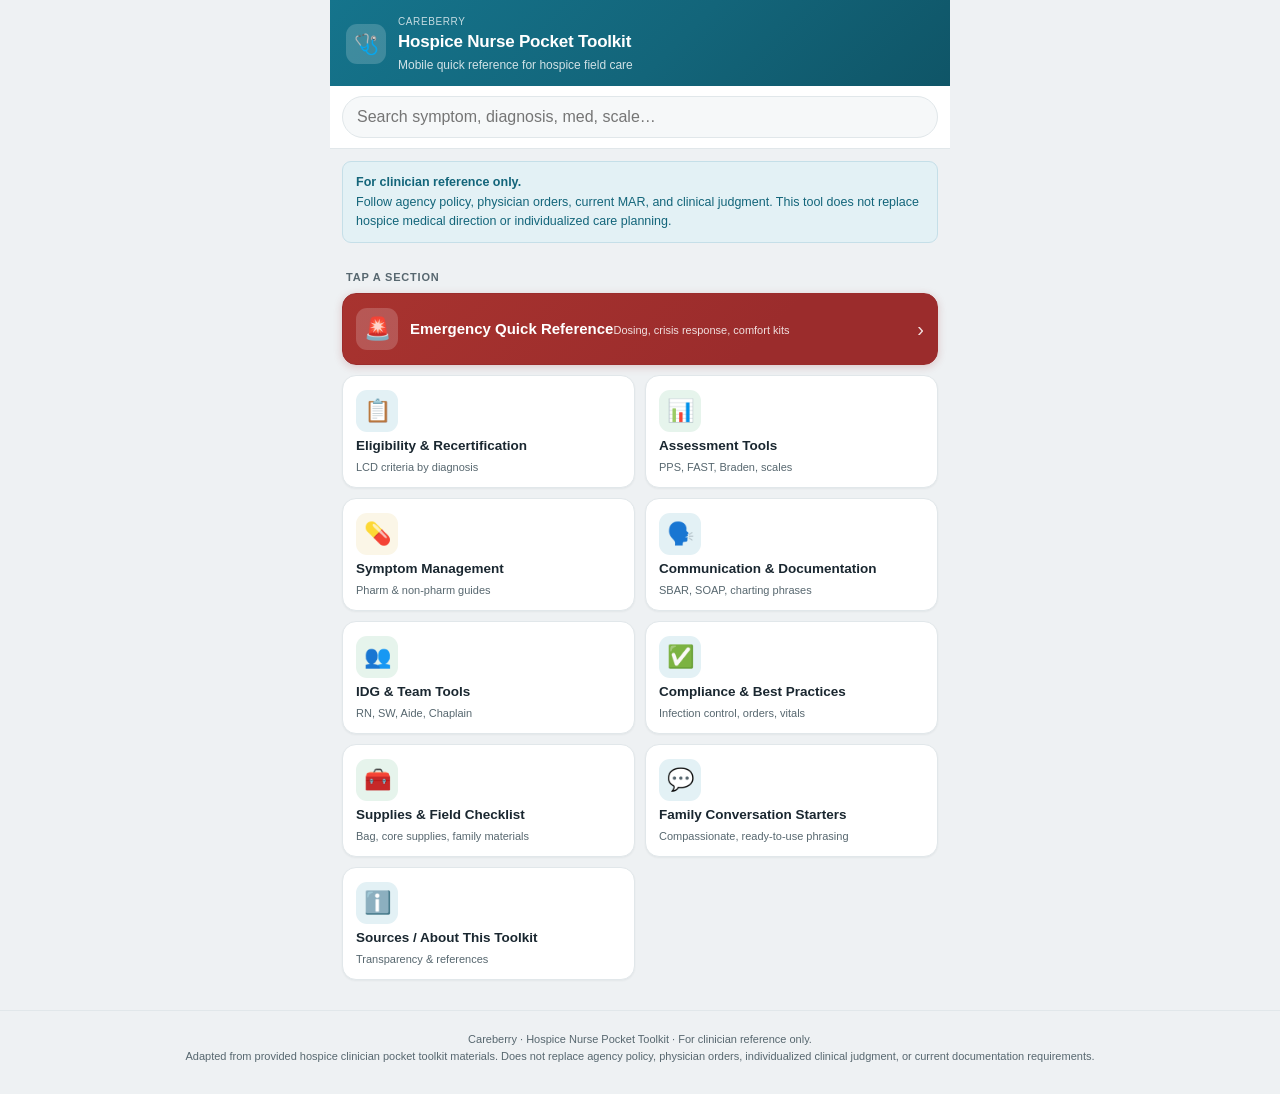
==== hospice-nurse-toolkit/index.html @ 83b6207c "Session 2: build mobile-first Hospice Nurse Pocket Toolkit page - hospice-nurse-toolkit/index.html: " ====
<!DOCTYPE html>
<html lang="en">
<head>
  <meta charset="UTF-8">
  <meta name="viewport" content="width=device-width, initial-scale=1.0, viewport-fit=cover">
  <meta http-equiv="X-UA-Compatible" content="IE=edge">

  <title>Hospice Nurse Pocket Toolkit | Careberry</title>
  <meta name="description" content="A mobile-friendly hospice nurse quick-reference guide for eligibility, assessment tools, symptom management, communication, documentation, IDG preparation, and field checklists.">
  <meta name="theme-color" content="#13657a">

  <!-- Social preview (optional, no external assets) -->
  <meta property="og:title" content="Hospice Nurse Pocket Toolkit | Careberry">
  <meta property="og:description" content="Mobile quick reference for hospice field care: eligibility, assessment tools, symptom management, documentation, IDG, and field checklists.">
  <meta property="og:type" content="website">

  <!-- App-like behavior on iOS -->
  <meta name="apple-mobile-web-app-capable" content="yes">
  <meta name="apple-mobile-web-app-status-bar-style" content="default">
  <meta name="apple-mobile-web-app-title" content="Hospice Toolkit">
  <link rel="apple-touch-icon" href="data:image/svg+xml,<svg xmlns='http://www.w3.org/2000/svg' viewBox='0 0 100 100'><rect width='100' height='100' rx='22' fill='%2313657a'/><text y='68' x='50' text-anchor='middle' font-size='52'>🩺</text></svg>">

  <link rel="stylesheet" href="../assets/hospice-toolkit.css">
</head>
<body>
<div id="app">

  <div class="topbar">
    <header class="app-header" id="appHeader">
      <button class="back-btn" id="backBtn" type="button" aria-label="Back to home">←</button>
      <div class="logo-mark" aria-hidden="true">🩺</div>
      <div class="header-text">
        <div class="brand-chip">Careberry</div>
        <h1 id="headerTitle">Hospice Nurse Pocket Toolkit</h1>
        <p class="subtitle" id="headerSub">Mobile quick reference for hospice field care</p>
      </div>
    </header>

    <div class="search-bar">
      <div class="search-wrap">
        <label class="visually-hidden" for="searchInput">Search the toolkit</label>
        <input id="searchInput" type="search" inputmode="search" autocomplete="off"
               placeholder="Search symptom, diagnosis, med, scale…" aria-label="Search the toolkit">
        <button class="clear-btn" id="clearBtn" type="button" aria-label="Clear search">×</button>
      </div>
    </div>
  </div>

  <!-- Live search results (replaces the active view while typing) -->
  <div class="search-results" id="searchResults" role="region" aria-label="Search results" aria-live="polite"></div>

  <!-- HOME -->
  <div class="view active" id="homeView">
    <div class="safety-note">
      <strong>For clinician reference only.</strong>
      Follow agency policy, physician orders, current MAR, and clinical judgment. This tool does not
      replace hospice medical direction or individualized care planning.
    </div>
    <div class="section-label">Tap a section</div>
    <div class="home-grid" id="homeGrid"></div>
  </div>

  <!-- All section views are rendered here from the data file -->
  <div id="sections"></div>

  <footer class="footer">
    Careberry · Hospice Nurse Pocket Toolkit · For clinician reference only.<br>
    Adapted from provided hospice clinician pocket toolkit materials. Does not replace agency policy,
    physician orders, individualized clinical judgment, or current documentation requirements.
  </footer>

  <button class="to-top" id="toTop" type="button" aria-label="Back to top">↑</button>
</div>

<script src="../assets/hospice-toolkit-data.js"></script>
<script src="../assets/hospice-toolkit.js"></script>
</body>
</html>
---- assets/hospice-toolkit.css ----
/*
 * Hospice Nurse Pocket Toolkit — styles
 * Careberry.org · mobile-first, system fonts, no framework.
 * Palette: calm Careberry teal/blue + green accent; muted red reserved for emergency.
 */

:root {
  --primary: #13657a;        /* Careberry teal-blue */
  --primary-light: #1c8aa6;
  --primary-pale: #e3f1f5;
  --accent: #2f855a;         /* calm green */
  --accent-light: #38a169;
  --accent-pale: #e6f4ec;
  --danger: #9b2c2c;         /* muted red — emergency only */
  --danger-pale: #fbeceb;
  --warning: #8a6d1a;
  --warning-pale: #fbf6e7;
  --text: #1a2730;
  --text-muted: #57676f;
  --border: #e1e7ea;
  --surface: #f6f8f9;        /* soft off-white */
  --white: #ffffff;
  --radius: 14px;
  --radius-sm: 9px;
  --tap: 48px;               /* minimum tap target */
}

* { box-sizing: border-box; -webkit-tap-highlight-color: transparent; }

html { scroll-behavior: smooth; }

body {
  font-family: -apple-system, BlinkMacSystemFont, "Segoe UI", Roboto, Arial, sans-serif;
  background: var(--surface);
  color: var(--text);
  margin: 0;
  padding: 0;
  font-size: 16px;
  line-height: 1.5;
  -webkit-font-smoothing: antialiased;
}

.visually-hidden {
  position: absolute !important;
  width: 1px; height: 1px;
  padding: 0; margin: -1px;
  overflow: hidden; clip: rect(0 0 0 0);
  white-space: nowrap; border: 0;
}

/* ---------- STICKY TOP BAR (header + search) ---------- */
.topbar { position: sticky; top: 0; z-index: 100; }

.app-header {
  background: linear-gradient(135deg, #15748c 0%, var(--primary) 55%, #0f5567 100%);
  color: var(--white);
  padding: 14px 16px 12px;
  display: flex;
  align-items: center;
  gap: 12px;
  box-shadow: 0 1px 0 rgba(0,0,0,0.04);
}
.back-btn {
  display: none;
  background: rgba(255,255,255,0.16);
  border: none;
  color: var(--white);
  font-size: 22px;
  min-width: 40px; height: 40px;
  border-radius: 50%;
  cursor: pointer;
  align-items: center; justify-content: center;
  flex-shrink: 0;
}
.app-header.has-back .back-btn { display: flex; }
.logo-mark {
  width: 40px; height: 40px;
  background: rgba(255,255,255,0.18);
  border-radius: 11px;
  display: flex; align-items: center; justify-content: center;
  font-size: 20px; flex-shrink: 0;
}
.header-text { flex: 1; min-width: 0; }
.app-header h1 {
  font-size: 17px; font-weight: 600; margin: 0;
  letter-spacing: -0.2px;
  white-space: nowrap; overflow: hidden; text-overflow: ellipsis;
}
.app-header .subtitle { font-size: 12px; opacity: 0.8; margin: 1px 0 0; }
.brand-chip { font-size: 10px; opacity: 0.75; letter-spacing: 0.6px; text-transform: uppercase; }

/* ---------- SEARCH ---------- */
.search-bar {
  background: var(--white);
  border-bottom: 1px solid var(--border);
  padding: 10px 12px;
  display: flex; gap: 8px; align-items: center;
}
.search-wrap { position: relative; flex: 1; }
.search-bar input {
  width: 100%;
  padding: 11px 38px 11px 14px;
  border: 1.5px solid var(--border);
  border-radius: 24px;
  font-size: 16px;             /* ≥16px avoids iOS zoom */
  background: var(--surface);
  color: var(--text);
  outline: none;
}
.search-bar input:focus { border-color: var(--primary-light); background: var(--white); }
.clear-btn {
  position: absolute;
  right: 6px; top: 50%; transform: translateY(-50%);
  background: var(--border);
  border: none; color: var(--text-muted);
  width: 26px; height: 26px; border-radius: 50%;
  font-size: 16px; line-height: 1; cursor: pointer;
  display: none; align-items: center; justify-content: center;
}
.clear-btn.show { display: flex; }

/* ---------- SEARCH RESULTS ---------- */
.search-results { display: none; padding: 8px 12px 24px; }
.search-results.show { display: block; }
.results-meta { font-size: 12px; color: var(--text-muted); padding: 8px 4px; }
.result-card {
  background: var(--white);
  border: 1px solid var(--border);
  border-radius: var(--radius-sm);
  padding: 12px 14px;
  margin-bottom: 8px;
  cursor: pointer;
  min-height: var(--tap);
  width: 100%; text-align: left; display: block;
}
.result-card:active { background: var(--surface); }
.result-section { font-size: 11px; font-weight: 600; text-transform: uppercase; letter-spacing: 0.6px; color: var(--primary); }
.result-title { font-size: 15px; font-weight: 600; margin: 2px 0; }
.result-preview { font-size: 13px; color: var(--text-muted); line-height: 1.45; }
.result-preview mark, .card-body mark { background: #fff2b0; color: inherit; border-radius: 3px; padding: 0 1px; }
.no-results { text-align: center; color: var(--text-muted); padding: 32px 16px; font-size: 14px; }

/* ---------- VIEWS ---------- */
.view { display: none; }
.view.active { display: block; }

/* ---------- HOME ---------- */
.safety-note {
  background: var(--primary-pale);
  border: 1px solid #c5dfe8;
  color: var(--primary);
  border-radius: var(--radius-sm);
  margin: 12px;
  padding: 11px 13px;
  font-size: 12.5px;
  line-height: 1.5;
}
.safety-note strong { display: block; margin-bottom: 2px; }

.section-label {
  font-size: 11px; font-weight: 700; text-transform: uppercase;
  letter-spacing: 0.8px; color: var(--text-muted);
  padding: 14px 16px 4px;
}

.home-grid { display: grid; grid-template-columns: 1fr 1fr; gap: 10px; padding: 4px 12px 16px; }

.tile {
  background: var(--white);
  border: 1px solid var(--border);
  border-radius: var(--radius);
  padding: 14px 13px;
  cursor: pointer;
  display: flex; flex-direction: column; align-items: flex-start; gap: 6px;
  min-height: 92px;
  text-align: left;
  box-shadow: 0 1px 2px rgba(16,39,48,0.05);
  transition: transform 0.12s ease, box-shadow 0.12s ease;
}
.tile:active { transform: scale(0.97); box-shadow: 0 1px 1px rgba(16,39,48,0.04); }
.tile:focus-visible { outline: 2px solid var(--primary-light); outline-offset: 2px; }
.tile .tile-icon {
  font-size: 22px; width: 42px; height: 42px;
  border-radius: 11px;
  display: flex; align-items: center; justify-content: center;
}
.tile .tile-name { font-size: 13.5px; font-weight: 600; color: var(--text); line-height: 1.25; }
.tile .tile-sub { font-size: 11px; color: var(--text-muted); }

/* emergency tile spans full width and is styled urgent-but-calm */
.tile.emergency {
  grid-column: 1 / -1;
  flex-direction: row; align-items: center; gap: 12px;
  background: linear-gradient(135deg, #a8332f 0%, var(--danger) 70%);
  border-color: var(--danger);
  color: var(--white);
  min-height: 64px;
  box-shadow: 0 2px 8px rgba(155,44,44,0.22);
}
.tile.emergency .tile-icon { background: rgba(255,255,255,0.18); }
.tile.emergency .tile-name { color: var(--white); font-size: 15px; }
.tile.emergency .tile-sub { color: rgba(255,255,255,0.85); }
.tile.emergency .tile-arrow { margin-left: auto; font-size: 20px; opacity: 0.85; }

/* ---------- SECTION VIEW ---------- */
.section-intro {
  margin: 12px 12px 0;
  border-radius: var(--radius-sm);
  padding: 11px 13px;
  font-size: 13px;
  line-height: 1.5;
}
.section-intro.danger { background: var(--danger-pale); border-left: 3px solid var(--danger); color: var(--danger); }
.section-intro.primary { background: var(--primary-pale); border-left: 3px solid var(--primary-light); color: var(--primary); }
.section-intro.accent  { background: var(--accent-pale);  border-left: 3px solid var(--accent-light);  color: var(--accent); }
.section-intro.warning { background: var(--warning-pale); border-left: 3px solid #d9a92a; color: var(--warning); }

/* ---------- CARDS / ACCORDION ---------- */
.card {
  background: var(--white);
  border: 1px solid var(--border);
  border-radius: var(--radius);
  margin: 10px 12px 0;
  overflow: hidden;
  box-shadow: 0 1px 2px rgba(16,39,48,0.04);
}
.card.flash { animation: flash 1.4s ease; }
@keyframes flash {
  0%, 100% { box-shadow: 0 0 0 0 rgba(28,138,166,0); }
  20%      { box-shadow: 0 0 0 3px rgba(28,138,166,0.45); }
}
.card-header {
  width: 100%;
  background: none; border: none; text-align: left;
  padding: 13px 14px;
  min-height: var(--tap);
  display: flex; align-items: center; gap: 10px;
  cursor: pointer; color: var(--text);
  font-family: inherit;
}
.card-header:focus-visible { outline: 2px solid var(--primary-light); outline-offset: -2px; }
.card-title { font-size: 15px; font-weight: 600; flex: 1; line-height: 1.3; }
.chevron { color: var(--text-muted); font-size: 13px; transition: transform 0.2s; flex-shrink: 0; }
.card-header[aria-expanded="true"] .chevron { transform: rotate(180deg); }
.card-body { padding: 2px 14px 16px; border-top: 1px solid var(--border); }
.card-body[hidden] { display: none; }

/* ---------- CONTENT ELEMENTS (used inside contentHtml) ---------- */
.sub-h { font-size: 13px; font-weight: 700; color: var(--primary); margin: 12px 0 5px; }
.body-text { font-size: 13.5px; line-height: 1.6; color: var(--text); margin: 6px 0; }
.muted { color: var(--text-muted); font-size: 12.5px; }

.criteria-list { margin: 8px 0; padding: 0; list-style: none; }
.criteria-list li {
  padding: 6px 0 6px 22px; position: relative;
  font-size: 13.5px; line-height: 1.45;
  border-bottom: 1px solid var(--border);
}
.criteria-list li:last-child { border-bottom: none; }
.criteria-list li::before {
  content: "•"; position: absolute; left: 6px;
  color: var(--primary-light); font-size: 17px; line-height: 1.1;
}
.criteria-list.check li::before { content: "✓"; color: var(--accent-light); font-size: 13px; line-height: 1.5; }

.alert { border-radius: var(--radius-sm); padding: 10px 12px; margin: 10px 0; font-size: 13px; line-height: 1.5; }
.alert strong { display: block; margin-bottom: 2px; }
.alert-red    { background: var(--danger-pale);  border-left: 3px solid var(--danger);       color: var(--danger); }
.alert-yellow { background: var(--warning-pale); border-left: 3px solid #d9a92a;             color: var(--warning); }
.alert-blue   { background: var(--primary-pale); border-left: 3px solid var(--primary-light); color: var(--primary); }
.alert-green  { background: var(--accent-pale);  border-left: 3px solid var(--accent-light);  color: var(--accent); }

.script-box {
  background: #eef6fa; border: 1px solid #cfe5ee;
  border-radius: var(--radius-sm);
  padding: 10px 12px; font-size: 13px; font-style: italic;
  color: var(--primary); margin: 8px 0;
}
.script-box::before { content: "“"; }
.script-box::after  { content: "”"; }

.tool-block { background: var(--surface); border-radius: var(--radius-sm); padding: 12px; margin: 10px 0; }

/* ---------- TABLES (mobile-safe: horizontal scroll w/ cue) ---------- */
.table-scroll {
  overflow-x: auto;
  -webkit-overflow-scrolling: touch;
  margin: 10px 0;
  border: 1px solid var(--border);
  border-radius: var(--radius-sm);
  position: relative;
}
.table-scroll::-webkit-scrollbar { height: 6px; }
.table-scroll::-webkit-scrollbar-thumb { background: var(--border); border-radius: 3px; }
.scroll-cue {
  display: block; font-size: 11px; color: var(--text-muted);
  margin: -4px 0 6px; padding-left: 2px;
}
.ref-table { width: 100%; border-collapse: collapse; font-size: 13px; min-width: 320px; }
.ref-table th {
  background: var(--surface); color: var(--text-muted);
  font-size: 11px; font-weight: 700; text-transform: uppercase; letter-spacing: 0.4px;
  padding: 8px 9px; text-align: left; border-bottom: 1px solid var(--border);
  position: sticky; top: 0;
}
.ref-table td { padding: 8px 9px; border-bottom: 1px solid var(--border); vertical-align: top; line-height: 1.4; }
.ref-table tr:last-child td { border-bottom: none; }
.ref-table tr:nth-child(even) td { background: #fafbfc; }

/* ---------- FLOATING "TOP" BUTTON ---------- */
.to-top {
  position: fixed; right: 16px; bottom: 20px;
  width: var(--tap); height: var(--tap);
  border-radius: 50%;
  background: var(--primary); color: var(--white);
  border: none; cursor: pointer;
  font-size: 20px; box-shadow: 0 3px 10px rgba(0,0,0,0.18);
  display: none; align-items: center; justify-content: center;
  z-index: 90;
}
.to-top.show { display: flex; }

/* ---------- FOOTER ---------- */
.footer {
  text-align: center; padding: 20px 16px 28px;
  font-size: 11px; color: var(--text-muted);
  border-top: 1px solid var(--border); margin-top: 14px; line-height: 1.6;
}

/* ---------- RESPONSIVE ---------- */
@media (max-width: 360px) {
  .home-grid { grid-template-columns: 1fr; }
}
@media (min-width: 640px) {
  .topbar, .view, .search-results { max-width: 620px; margin-left: auto; margin-right: auto; }
  body { background: #eef1f3; }
}

@media (prefers-reduced-motion: reduce) {
  html { scroll-behavior: auto; }
  .card.flash { animation: none; }
}
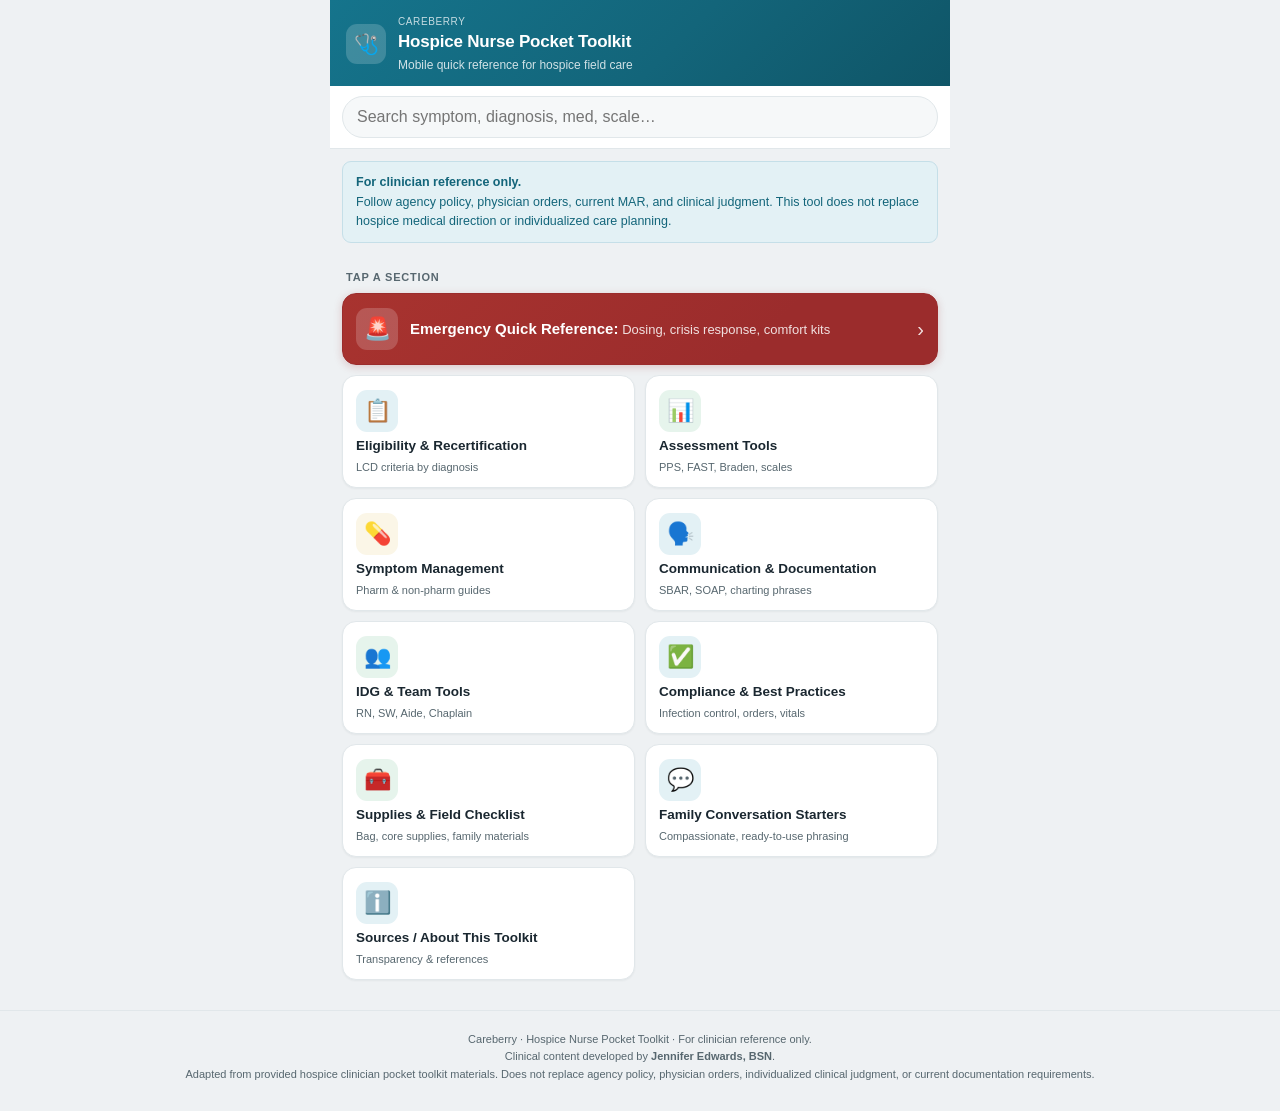
==== commit 37c89729: "Emergency tile colon, Jennifer Edwards BSN credit, tile tap highlight - Emergency tile now reads inl" ====
--- a/hospice-nurse-toolkit/index.html
+++ b/hospice-nurse-toolkit/index.html
@@ -65,6 +65,7 @@
 
   <footer class="footer">
     Careberry · Hospice Nurse Pocket Toolkit · For clinician reference only.<br>
+    Clinical content developed by <strong>Jennifer Edwards,&nbsp;BSN</strong>.<br>
     Adapted from provided hospice clinician pocket toolkit materials. Does not replace agency policy,
     physician orders, individualized clinical judgment, or current documentation requirements.
   </footer>
--- a/assets/hospice-toolkit.css
+++ b/assets/hospice-toolkit.css
@@ -179,6 +179,17 @@
 }
 .tile:active { transform: scale(0.97); box-shadow: 0 1px 1px rgba(16,39,48,0.04); }
 .tile:focus-visible { outline: 2px solid var(--primary-light); outline-offset: 2px; }
+/* brief selection flash on tap (JS adds .tile-selected before navigating) */
+.tile.tile-selected {
+  background: var(--primary-pale);
+  border-color: var(--primary-light);
+  box-shadow: 0 0 0 3px rgba(28,138,166,0.35);
+  transform: scale(0.97);
+}
+.tile.emergency.tile-selected {
+  background: linear-gradient(135deg, #a8332f 0%, var(--danger) 70%);
+  box-shadow: 0 0 0 3px rgba(255,255,255,0.65);
+}
 .tile .tile-icon {
   font-size: 22px; width: 42px; height: 42px;
   border-radius: 11px;
@@ -198,8 +209,9 @@
   box-shadow: 0 2px 8px rgba(155,44,44,0.22);
 }
 .tile.emergency .tile-icon { background: rgba(255,255,255,0.18); }
-.tile.emergency .tile-name { color: var(--white); font-size: 15px; }
-.tile.emergency .tile-sub { color: rgba(255,255,255,0.85); }
+.tile.emergency .tile-text { flex: 1; line-height: 1.35; }
+.tile.emergency .tile-name { display: inline; color: var(--white); font-size: 15px; }
+.tile.emergency .tile-sub { display: inline; color: rgba(255,255,255,0.85); font-size: 13px; }
 .tile.emergency .tile-arrow { margin-left: auto; font-size: 20px; opacity: 0.85; }
 
 /* ---------- SECTION VIEW ---------- */
